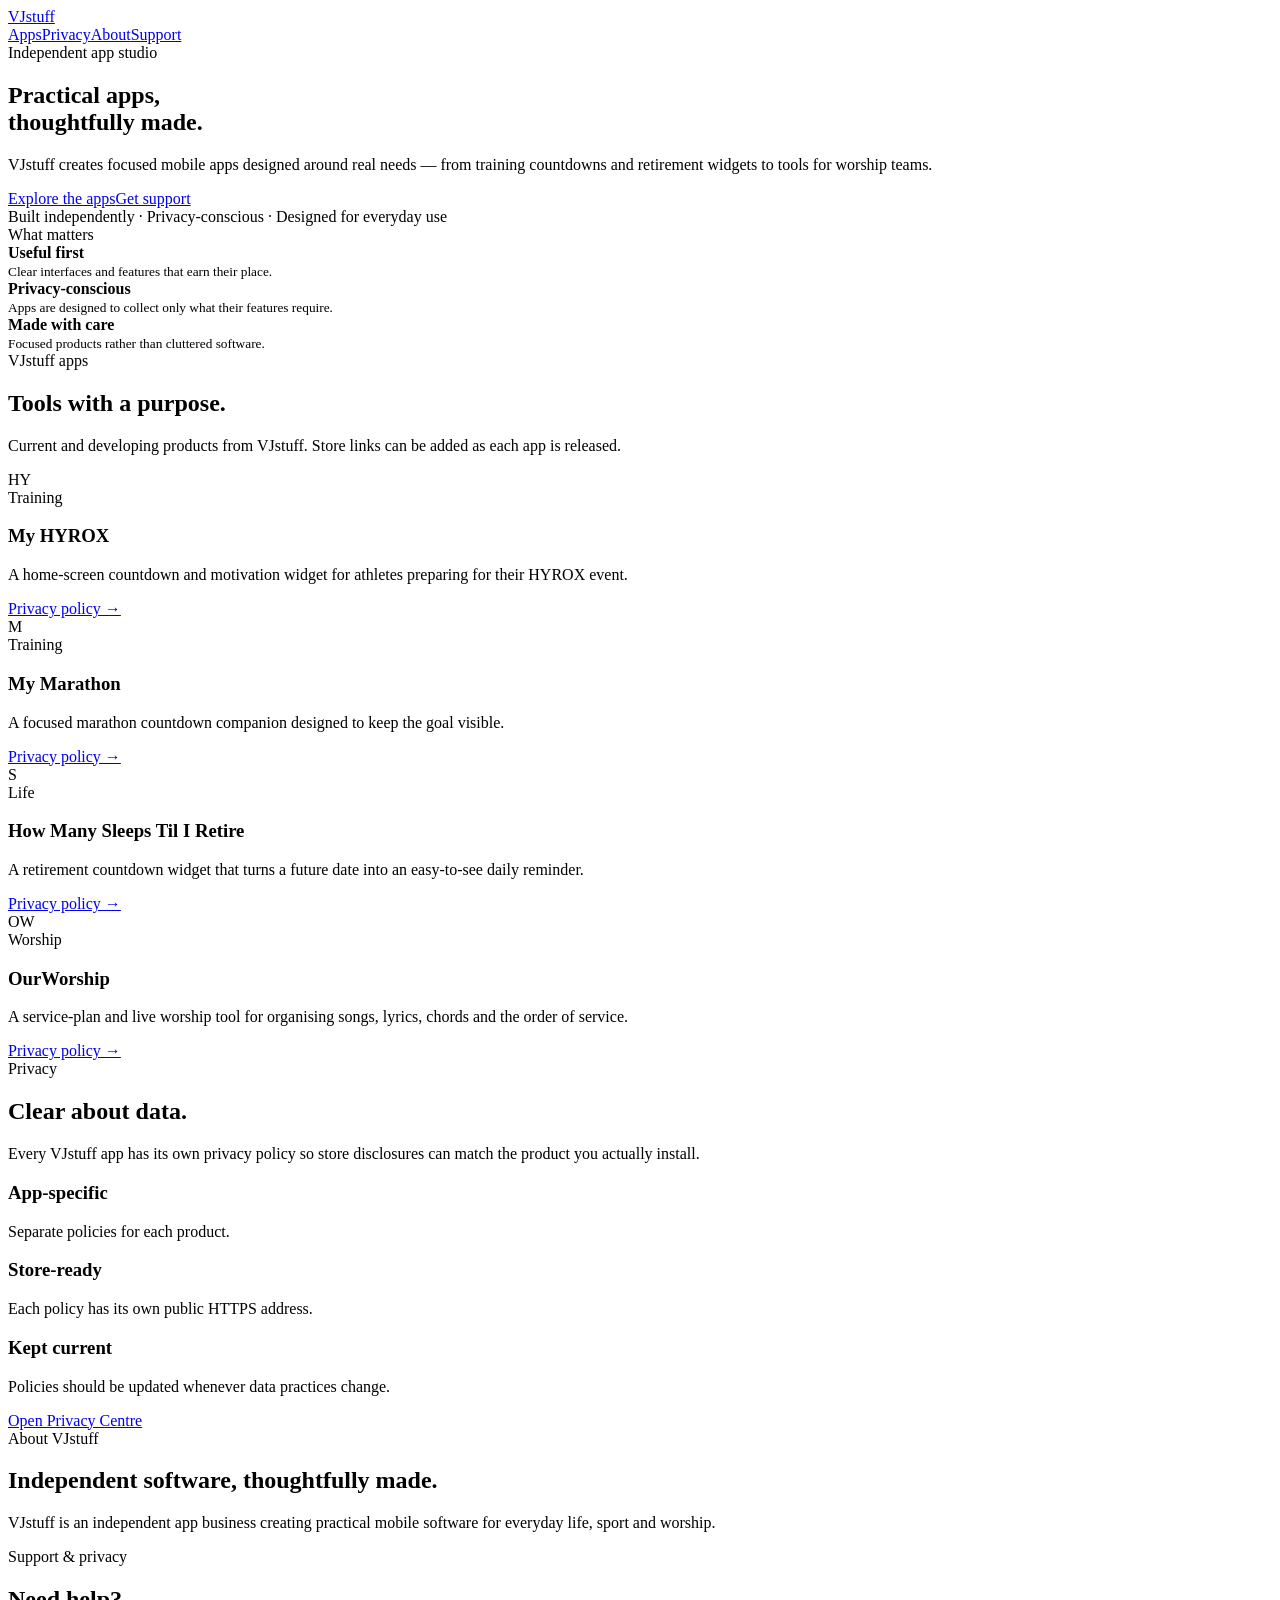
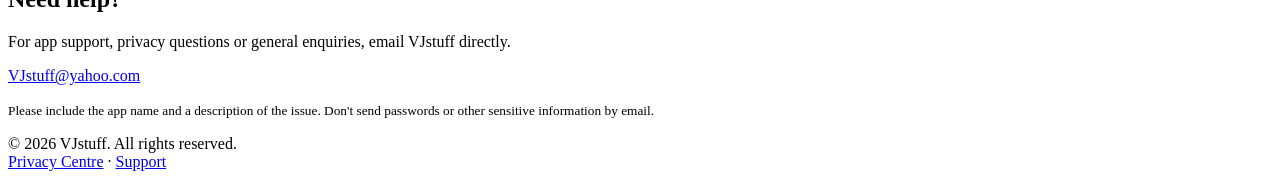
==== index.html @ 7106e5dc "Add files via upload" ====
<!doctype html><html lang="en"><head><meta charset="utf-8"><meta name="viewport" content="width=device-width,initial-scale=1"><title>VJstuff — Practical apps, thoughtfully made.</title><meta name="description" content="VJstuff creates focused mobile apps for training, retirement and worship teams."><link rel="stylesheet" href="assets/style.css"></head><body>
<header><div class="wrap"><nav><a class="logo" href="#top"><span class="branddot"></span>VJstuff</a><div class="navlinks"><a href="#apps">Apps</a><a href="#privacy">Privacy</a><a href="#about">About</a><a href="#contact">Support</a></div></nav></div></header>
<main id="top"><section class="hero" style="border-top:0"><div><div class="eyebrow">Independent app studio</div><h1>Practical apps,<br>thoughtfully made.</h1><p class="lead">VJstuff creates focused mobile apps designed around real needs — from training countdowns and retirement widgets to tools for worship teams.</p><div class="buttons"><a class="btn primary" href="#apps">Explore the apps</a><a class="btn" href="#contact">Get support</a></div><div class="kicker">Built independently · Privacy-conscious · Designed for everyday use</div></div>
<div class="hero-card"><div class="eyebrow">What matters</div><div class="mini"><div><strong>Useful first</strong><br><small>Clear interfaces and features that earn their place.</small></div><div><strong>Privacy-conscious</strong><br><small>Apps are designed to collect only what their features require.</small></div><div><strong>Made with care</strong><br><small>Focused products rather than cluttered software.</small></div></div></div></section>
<section id="apps"><div class="wrap"><div class="sectionhead"><div><div class="eyebrow">VJstuff apps</div><h2>Tools with a purpose.</h2></div><p>Current and developing products from VJstuff. Store links can be added as each app is released.</p></div><div class="grid">
<article class="card"><div class="card-top"><div class="app-icon">HY</div><div><span class="tag">Training</span><h3>My HYROX</h3></div></div><p>A home-screen countdown and motivation widget for athletes preparing for their HYROX event.</p><a class="btn" href="privacy/my-hyrox.html">Privacy policy →</a></article>
<article class="card"><div class="card-top"><div class="app-icon">M</div><div><span class="tag">Training</span><h3>My Marathon</h3></div></div><p>A focused marathon countdown companion designed to keep the goal visible.</p><a class="btn" href="privacy/my-marathon.html">Privacy policy →</a></article>
<article class="card"><div class="card-top"><div class="app-icon">S</div><div><span class="tag">Life</span><h3>How Many Sleeps Til I Retire</h3></div></div><p>A retirement countdown widget that turns a future date into an easy-to-see daily reminder.</p><a class="btn" href="privacy/how-many-sleeps.html">Privacy policy →</a></article>
<article class="card"><div class="card-top"><div class="app-icon">OW</div><div><span class="tag">Worship</span><h3>OurWorship</h3></div></div><p>A service-plan and live worship tool for organising songs, lyrics, chords and the order of service.</p><a class="btn" href="privacy/ourworship.html">Privacy policy →</a></article>
</div></div></section>
<section id="privacy"><div class="wrap"><div class="sectionhead"><div><div class="eyebrow">Privacy</div><h2>Clear about data.</h2></div><p>Every VJstuff app has its own privacy policy so store disclosures can match the product you actually install.</p></div><div class="features"><div class="feature"><h3>App-specific</h3><p>Separate policies for each product.</p></div><div class="feature"><h3>Store-ready</h3><p>Each policy has its own public HTTPS address.</p></div><div class="feature"><h3>Kept current</h3><p>Policies should be updated whenever data practices change.</p></div></div><div class="buttons"><a class="btn primary" href="privacy/index.html">Open Privacy Centre</a></div></div></section>
<section id="about"><div class="wrap"><div class="sectionhead"><div><div class="eyebrow">About VJstuff</div><h2>Independent software, thoughtfully made.</h2></div><p>VJstuff is an independent app business creating practical mobile software for everyday life, sport and worship.</p></div></div></section>
<section id="contact"><div class="wrap"><div class="card"><div class="eyebrow">Support & privacy</div><h2>Need help?</h2><p>For app support, privacy questions or general enquiries, email VJstuff directly.</p><div class="contactbox"><a class="btn primary" href="mailto:VJstuff@yahoo.com">VJstuff@yahoo.com</a></div><p><small>Please include the app name and a description of the issue. Don't send passwords or other sensitive information by email.</small></p></div></div></section>
</main><footer><div class="wrap footerline"><div>© 2026 VJstuff. All rights reserved.</div><div><a href="privacy/index.html">Privacy Centre</a> · <a href="#contact">Support</a></div></div></footer></body></html>
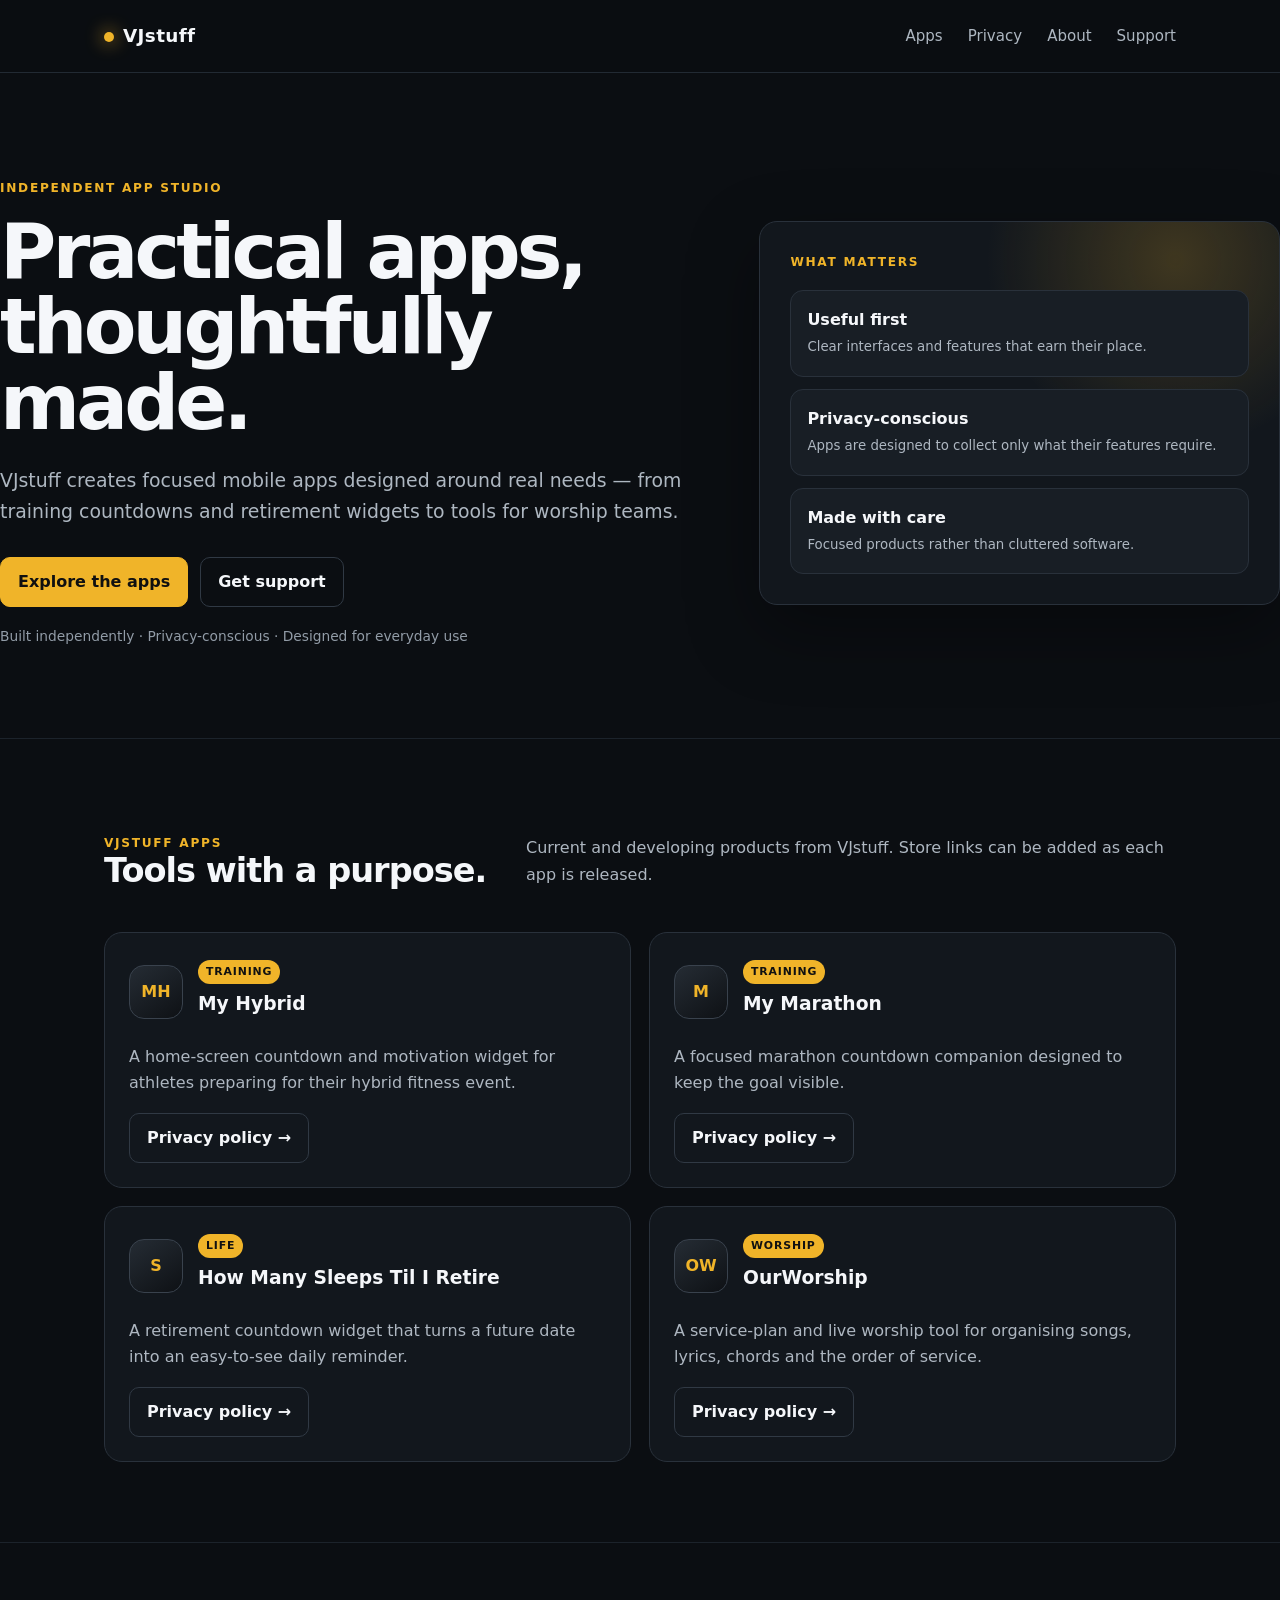
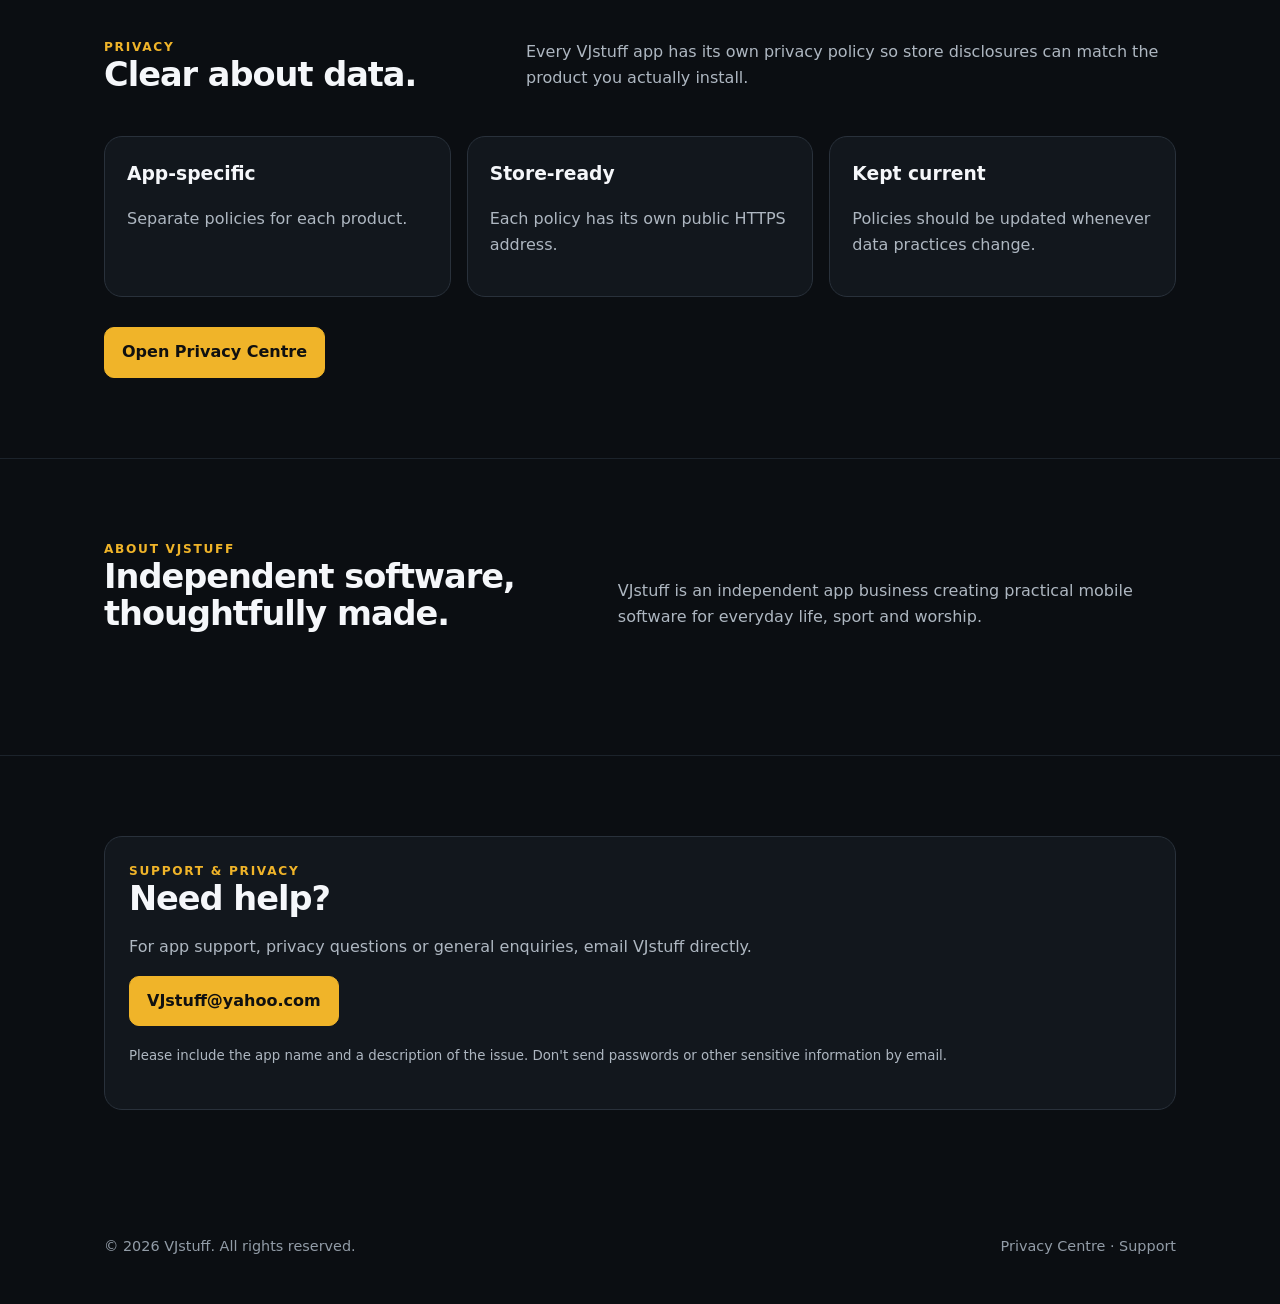
==== commit f745cbab: "Add files via upload" ====
--- a/index.html
+++ b/index.html
@@ -3,7 +3,7 @@
 <main id="top"><section class="hero" style="border-top:0"><div><div class="eyebrow">Independent app studio</div><h1>Practical apps,<br>thoughtfully made.</h1><p class="lead">VJstuff creates focused mobile apps designed around real needs — from training countdowns and retirement widgets to tools for worship teams.</p><div class="buttons"><a class="btn primary" href="#apps">Explore the apps</a><a class="btn" href="#contact">Get support</a></div><div class="kicker">Built independently · Privacy-conscious · Designed for everyday use</div></div>
 <div class="hero-card"><div class="eyebrow">What matters</div><div class="mini"><div><strong>Useful first</strong><br><small>Clear interfaces and features that earn their place.</small></div><div><strong>Privacy-conscious</strong><br><small>Apps are designed to collect only what their features require.</small></div><div><strong>Made with care</strong><br><small>Focused products rather than cluttered software.</small></div></div></div></section>
 <section id="apps"><div class="wrap"><div class="sectionhead"><div><div class="eyebrow">VJstuff apps</div><h2>Tools with a purpose.</h2></div><p>Current and developing products from VJstuff. Store links can be added as each app is released.</p></div><div class="grid">
-<article class="card"><div class="card-top"><div class="app-icon">HY</div><div><span class="tag">Training</span><h3>My HYROX</h3></div></div><p>A home-screen countdown and motivation widget for athletes preparing for their HYROX event.</p><a class="btn" href="privacy/my-hyrox.html">Privacy policy →</a></article>
+<article class="card"><div class="card-top"><div class="app-icon">MH</div><div><span class="tag">Training</span><h3>My Hybrid</h3></div></div><p>A home-screen countdown and motivation widget for athletes preparing for their hybrid fitness event.</p><a class="btn" href="privacy/my-hybrid.html">Privacy policy →</a></article>
 <article class="card"><div class="card-top"><div class="app-icon">M</div><div><span class="tag">Training</span><h3>My Marathon</h3></div></div><p>A focused marathon countdown companion designed to keep the goal visible.</p><a class="btn" href="privacy/my-marathon.html">Privacy policy →</a></article>
 <article class="card"><div class="card-top"><div class="app-icon">S</div><div><span class="tag">Life</span><h3>How Many Sleeps Til I Retire</h3></div></div><p>A retirement countdown widget that turns a future date into an easy-to-see daily reminder.</p><a class="btn" href="privacy/how-many-sleeps.html">Privacy policy →</a></article>
 <article class="card"><div class="card-top"><div class="app-icon">OW</div><div><span class="tag">Worship</span><h3>OurWorship</h3></div></div><p>A service-plan and live worship tool for organising songs, lyrics, chords and the order of service.</p><a class="btn" href="privacy/ourworship.html">Privacy policy →</a></article>
--- a/assets/style.css
+++ b/assets/style.css
@@ -0,0 +1 @@
+*{box-sizing:border-box}html{scroll-behavior:smooth}body{margin:0;background:#0b0e12;color:#f5f7fa;font-family:Inter,system-ui,-apple-system,BlinkMacSystemFont,"Segoe UI",sans-serif;line-height:1.65}a{color:inherit;text-decoration:none}.wrap{max-width:1120px;margin:auto;padding:0 24px}header{position:sticky;top:0;z-index:10;background:rgba(11,14,18,.9);backdrop-filter:blur(14px);border-bottom:1px solid #222a33}nav{height:72px;display:flex;align-items:center;justify-content:space-between}.logo{font-weight:850;font-size:1.15rem;letter-spacing:.02em}.branddot{display:inline-block;width:10px;height:10px;border-radius:50%;background:#f0b429;margin-right:9px;box-shadow:0 0 18px #f0b429}.navlinks{display:flex;gap:25px;color:#aeb7c1;font-size:.94rem}.navlinks a:hover{color:white}.hero{padding:105px 0 90px;display:grid;grid-template-columns:1.15fr .85fr;gap:55px;align-items:center}.eyebrow{color:#f0b429;font-weight:800;text-transform:uppercase;letter-spacing:.14em;font-size:.76rem}h1{font-size:clamp(3rem,6vw,5.6rem);line-height:.98;letter-spacing:-.05em;margin:16px 0 25px}h2{font-size:2.1rem;line-height:1.1;margin:0 0 14px;letter-spacing:-.03em}h3{margin:0 0 8px}.lead{font-size:1.18rem;color:#aeb7c1;max-width:700px}.buttons{display:flex;gap:12px;flex-wrap:wrap;margin-top:30px}.btn{display:inline-block;padding:11px 17px;border-radius:10px;border:1px solid #303944;font-weight:750}.btn.primary{background:#f0b429;color:#101010;border-color:#f0b429}.hero-card,.card,.feature{background:#12171d;border:1px solid #29313b;border-radius:18px}.hero-card{padding:30px;box-shadow:0 25px 70px rgba(0,0,0,.35);background:radial-gradient(circle at 80% 10%,rgba(240,180,41,.2),transparent 35%),#12171d}.mini{display:grid;gap:12px;margin-top:18px}.mini div{background:#181e25;border:1px solid #29313b;border-radius:13px;padding:16px}.mini small,.card p,.feature p{color:#aeb7c1}section{padding:80px 0;border-top:1px solid #1c232b}.sectionhead{display:flex;justify-content:space-between;align-items:end;gap:30px;margin-bottom:28px}.sectionhead>p{max-width:650px;color:#aeb7c1}.grid{display:grid;grid-template-columns:repeat(2,1fr);gap:18px}.card{padding:24px}.card-top{display:flex;gap:15px;align-items:center;margin-bottom:10px}.app-icon{width:54px;height:54px;border-radius:15px;background:linear-gradient(145deg,#252c34,#0e1115);border:1px solid #39424d;display:flex;align-items:center;justify-content:center;color:#f0b429;font-weight:900}.tag{display:inline-block;background:#f0b429;color:#111;padding:3px 8px;border-radius:999px;font-size:.68rem;font-weight:850;text-transform:uppercase;letter-spacing:.08em;margin-bottom:5px}.features{display:grid;grid-template-columns:repeat(3,1fr);gap:16px}.feature{padding:22px}footer{padding:45px 0;color:#929ca7;font-size:.9rem}.footerline{display:flex;justify-content:space-between;gap:20px;flex-wrap:wrap}.policy{max-width:850px;margin:auto;padding:80px 24px}.policy h1{font-size:3.2rem}.policy h2{font-size:1.5rem;margin-top:40px}.policy p,.policy li{color:#c3cbd3}.notice{padding:18px;border-left:3px solid #f0b429;background:rgba(240,180,41,.08);margin:25px 0}.contactbox{display:flex;gap:12px;flex-wrap:wrap}.kicker{color:#929ca7;font-size:.86rem;margin-top:18px}@media(max-width:800px){.hero{grid-template-columns:1fr;padding-top:70px}.grid,.features{grid-template-columns:1fr}.navlinks{gap:12px}.navlinks a:first-child{display:none}.sectionhead{display:block}}
